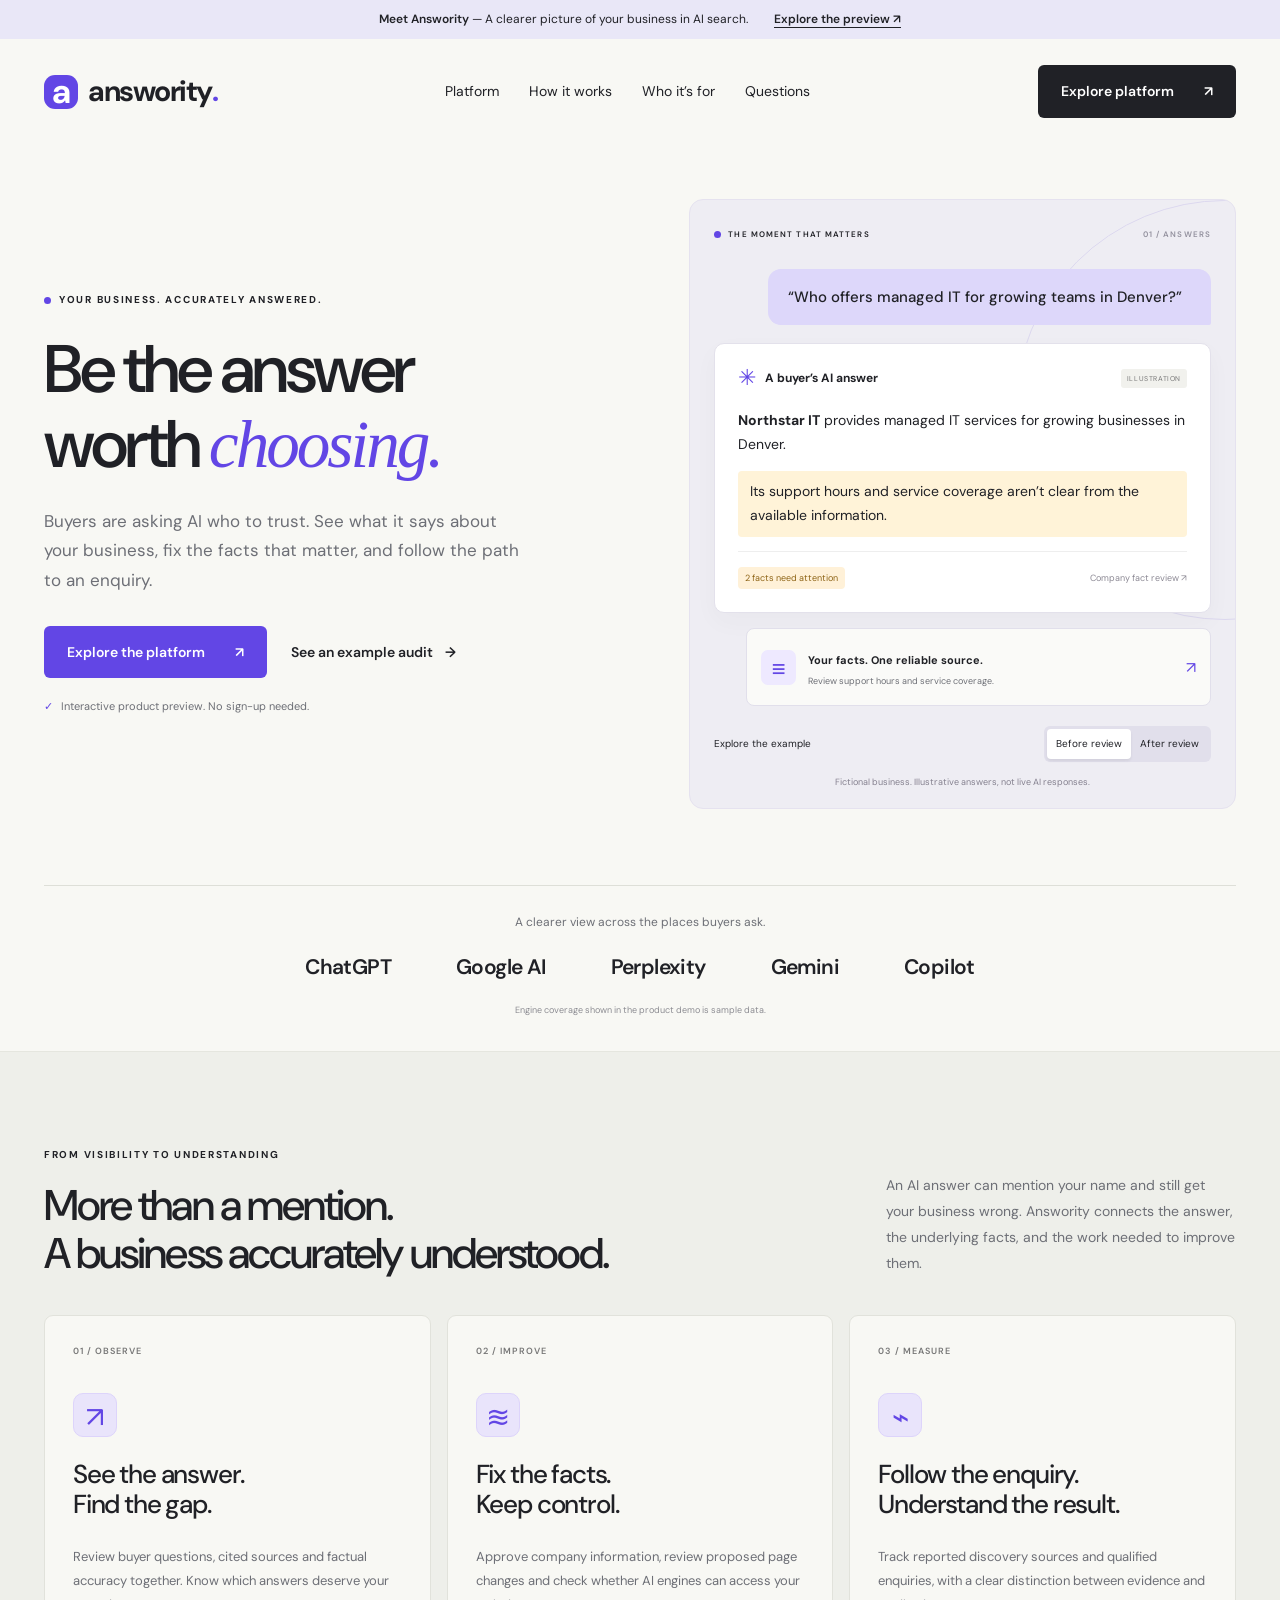
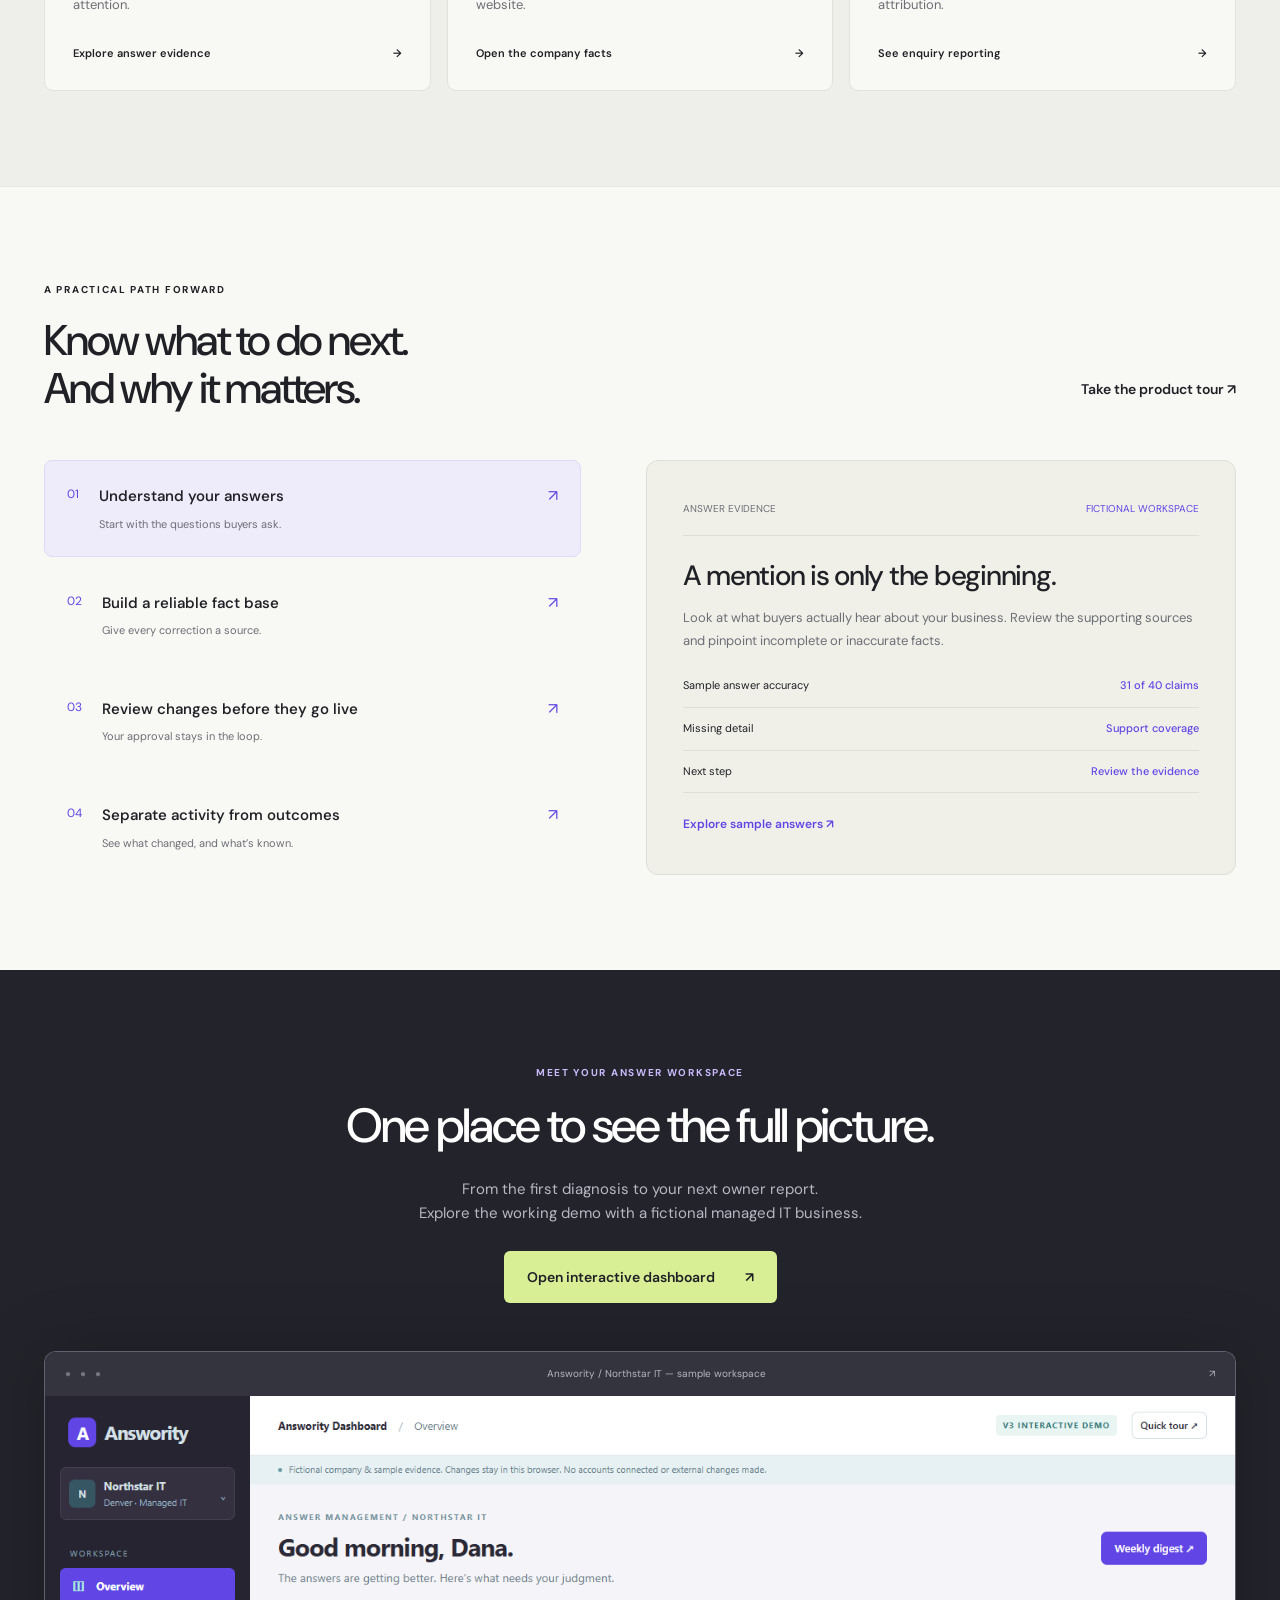
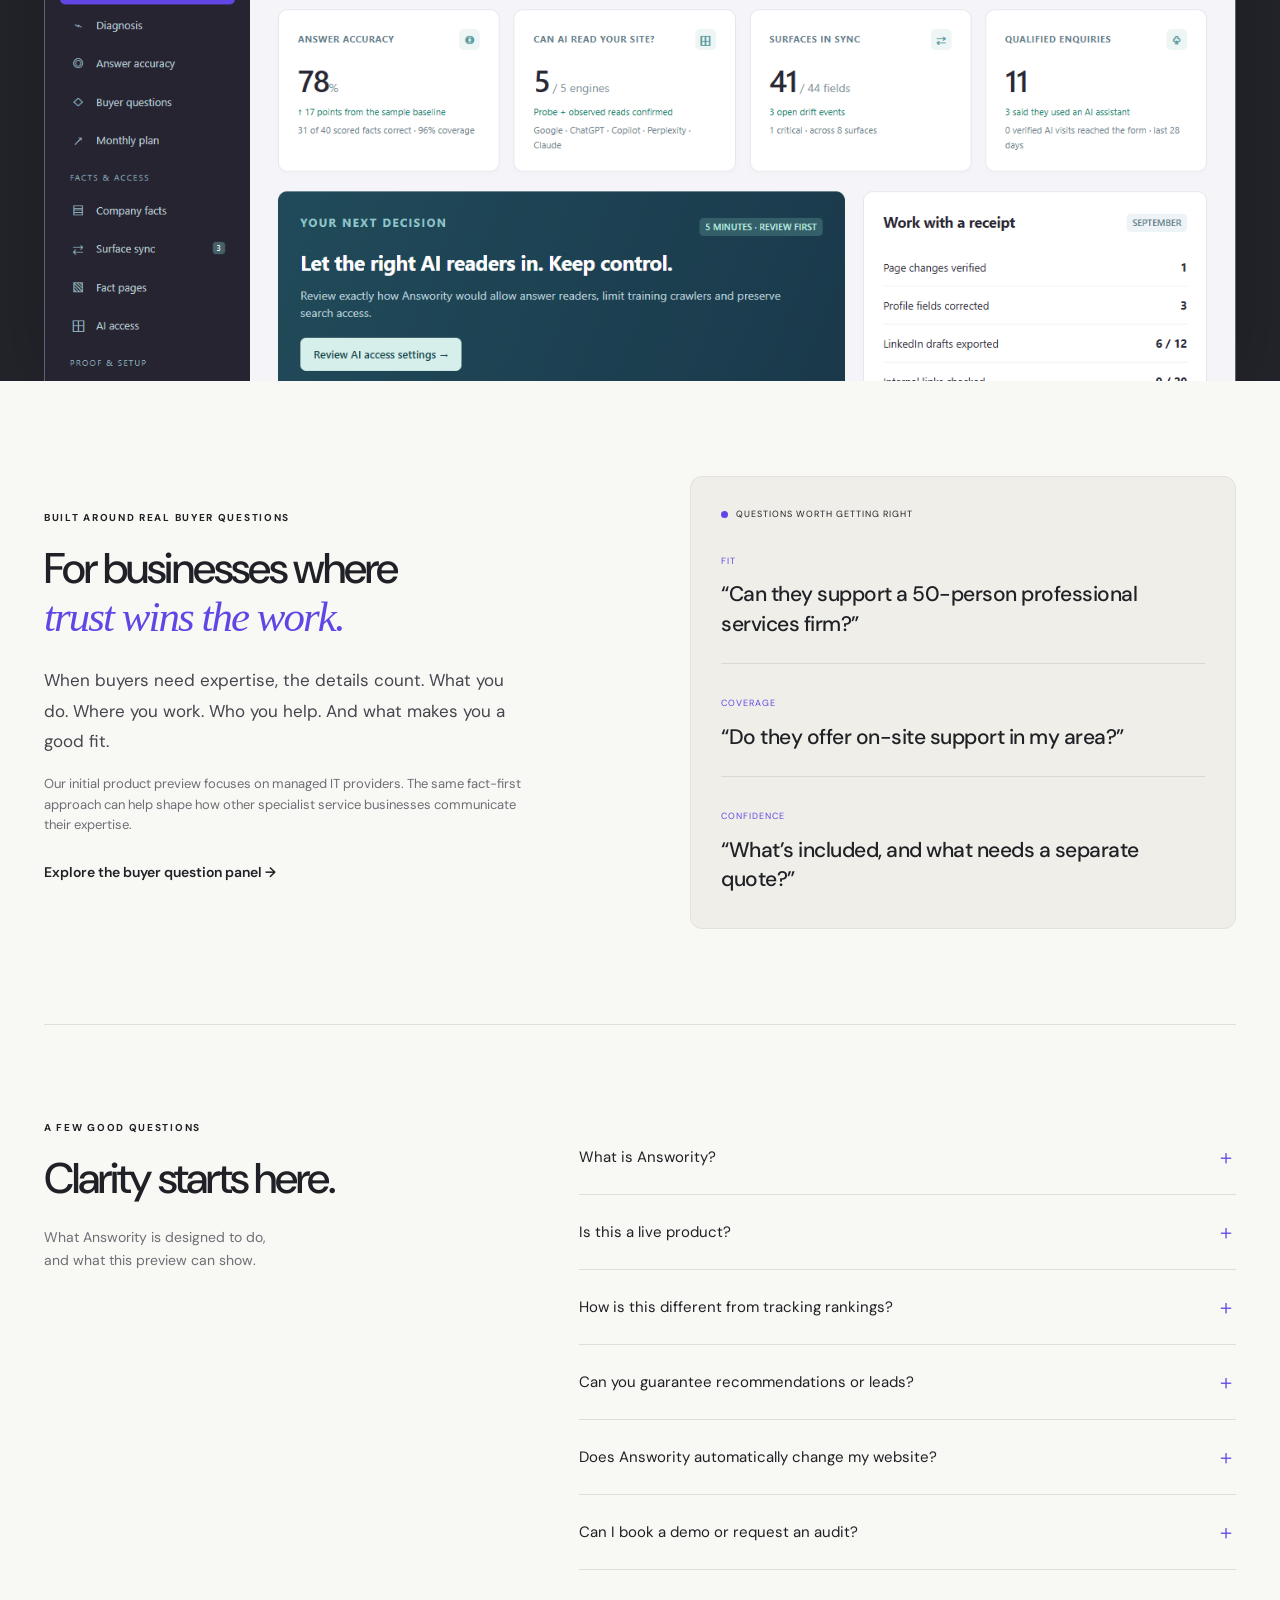
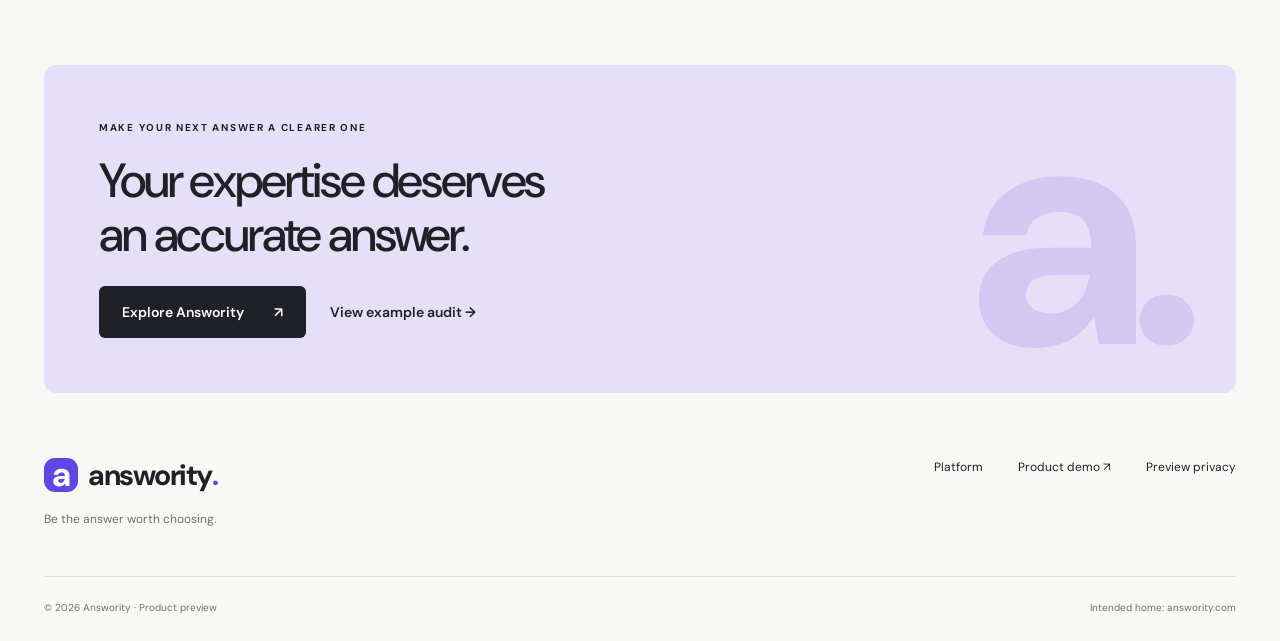
==== demo/answority/index.html @ 7f02bead "Add Answority marketing website and branded interactive preview" ====
<!doctype html>
<html lang="en">
<head><meta charset="utf-8"><meta name="viewport" content="width=device-width,initial-scale=1"><meta name="description" content="Answority helps service businesses understand AI answers, keep company facts accurate and connect visibility with enquiries. Explore the interactive product preview."><meta name="theme-color" content="#f7f7f2"><title>Answority — Be the answer worth choosing.</title><link rel="icon" href="favicon.svg" type="image/svg+xml"><link rel="stylesheet" href="styles.css"><script src="app.js" defer></script></head>
<body>
<a class="skip" href="#main">Skip to content</a>
<div class="announcement">Meet Answority <span>— A clearer picture of your business in AI search.</span><a href="dashboard/index.html">Explore the preview ↗</a></div>
<header class="header wrap"><a href="index.html" class="brand" aria-label="Answority home"><span class="brand-mark">a</span>answority<span class="brand-dot">.</span></a><button class="menu" aria-expanded="false" aria-controls="navigation">Menu <span>＋</span></button><nav id="navigation" aria-label="Main navigation"><a href="#platform">Platform</a><a href="#workflow">How it works</a><a href="#businesses">Who it’s for</a><a href="#faq">Questions</a></nav><a class="button dark header-cta" href="dashboard/index.html">Explore platform <span>↗</span></a></header>
<main id="main">
<section class="hero wrap"><div class="hero-copy"><div class="eyebrow"><span class="dot"></span> YOUR BUSINESS. ACCURATELY ANSWERED.</div><h1>Be the answer<br>worth <em>choosing.</em></h1><p>Buyers are asking AI who to trust. See what it says about your business, fix the facts that matter, and follow the path to an enquiry.</p><div class="actions"><a class="button purple" href="dashboard/index.html">Explore the platform <span>↗</span></a><button class="text-button" data-audit>See an example audit <span>→</span></button></div><div class="hero-note"><span class="mini-check">✓</span> Interactive product preview. No sign-up needed.</div></div>
<div class="answer-stage"><div class="stage-label"><span class="dot"></span> THE MOMENT THAT MATTERS <span>01 / ANSWERS</span></div><div class="question-bubble">“Who offers managed IT for growing teams in Denver?”</div><div class="answer-card"><div class="answer-heading"><span class="spark">✳</span><strong>A buyer’s AI answer</strong><span class="sample-tag">ILLUSTRATION</span></div><p><strong>Northstar IT</strong> provides managed IT services for growing businesses in Denver.</p><p id="answer-detail" class="answer-detail">Its support hours and service coverage aren’t clear from the available information.</p><div class="answer-evidence"><span id="answer-status" class="status orange">2 facts need attention</span><span class="source">Company fact review ↗</span></div></div><div class="fact-card"><div class="fact-icon">≡</div><div><strong id="fact-title">Your facts. One reliable source.</strong><p id="fact-description">Review support hours and service coverage.</p></div><span class="fact-arrow">↗</span></div><div class="answer-control"><span>Explore the example</span><div class="segmented" role="group" aria-label="Illustrative answer state"><button class="active" data-answer="before" aria-pressed="true">Before review</button><button data-answer="after" aria-pressed="false">After review</button></div></div><p class="sample-note">Fictional business. Illustrative answers, not live AI responses.</p><div class="stage-orbit" aria-hidden="true"></div></div></section>
<section class="engine-strip wrap"><p>A clearer view across the places buyers ask.</p><div><span>ChatGPT</span><span>Google AI</span><span>Perplexity</span><span>Gemini</span><span>Copilot</span></div><small>Engine coverage shown in the product demo is sample data.</small></section>
<section id="platform" class="platform section"><div class="wrap"><div class="section-heading"><div><div class="eyebrow">FROM VISIBILITY TO UNDERSTANDING</div><h2>More than a mention.<br>A business accurately understood.</h2></div><p>An AI answer can mention your name and still get your business wrong. Answority connects the answer, the underlying facts, and the work needed to improve them.</p></div><div class="pillars"><article><span class="card-number">01 / OBSERVE</span><div class="pillar-icon">↗</div><h3>See the answer.<br>Find the gap.</h3><p>Review buyer questions, cited sources and factual accuracy together. Know which answers deserve your attention.</p><a href="dashboard/index.html#answers">Explore answer evidence <span>→</span></a></article><article><span class="card-number">02 / IMPROVE</span><div class="pillar-icon">≋</div><h3>Fix the facts.<br>Keep control.</h3><p>Approve company information, review proposed page changes and check whether AI engines can access your website.</p><a href="dashboard/index.html#facts">Open the company facts <span>→</span></a></article><article><span class="card-number">03 / MEASURE</span><div class="pillar-icon">⌁</div><h3>Follow the enquiry.<br>Understand the result.</h3><p>Track reported discovery sources and qualified enquiries, with a clear distinction between evidence and attribution.</p><a href="dashboard/index.html#enquiries">See enquiry reporting <span>→</span></a></article></div></div></section>
<section id="workflow" class="workflow section wrap"><div class="section-heading"><div><div class="eyebrow">A PRACTICAL PATH FORWARD</div><h2>Know what to do next.<br>And why it matters.</h2></div><a href="dashboard/index.html#plan" class="text-button">Take the product tour ↗</a></div><div class="workflow-layout"><div class="steps" role="tablist" aria-label="Platform workflow" aria-orientation="vertical"><button id="tab-observe" role="tab" aria-selected="true" aria-controls="workflow-panel" data-step="observe"><span>01</span><div><strong>Understand your answers</strong><small>Start with the questions buyers ask.</small></div><b>↗</b></button><button id="tab-correct" role="tab" aria-selected="false" aria-controls="workflow-panel" tabindex="-1" data-step="correct"><span>02</span><div><strong>Build a reliable fact base</strong><small>Give every correction a source.</small></div><b>↗</b></button><button id="tab-publish" role="tab" aria-selected="false" aria-controls="workflow-panel" tabindex="-1" data-step="publish"><span>03</span><div><strong>Review changes before they go live</strong><small>Your approval stays in the loop.</small></div><b>↗</b></button><button id="tab-measure" role="tab" aria-selected="false" aria-controls="workflow-panel" tabindex="-1" data-step="measure"><span>04</span><div><strong>Separate activity from outcomes</strong><small>See what changed, and what’s known.</small></div><b>↗</b></button></div><div id="workflow-panel" class="workflow-panel" role="tabpanel" aria-labelledby="tab-observe" tabindex="0"></div></div></section>
<section class="product-section section"><div class="wrap"><div class="product-intro"><div class="eyebrow">MEET YOUR ANSWER WORKSPACE</div><h2>One place to see the full picture.</h2><p>From the first diagnosis to your next owner report.<br>Explore the working demo with a fictional managed IT business.</p><a href="dashboard/index.html" class="button lime">Open interactive dashboard <span>↗</span></a></div><a class="product-image" href="dashboard/index.html" aria-label="Open the Answority dashboard demo"><div class="browser-bar"><span>● ● ●</span><span>Answority / Northstar IT — sample workspace</span><span>↗</span></div><img src="assets/dashboard.png" alt="Answority dashboard showing sample answer accuracy, company facts, recommended work and enquiries." width="1440" height="960" loading="lazy"></a></div></section>
<section id="businesses" class="businesses section wrap"><div><div class="eyebrow">BUILT AROUND REAL BUYER QUESTIONS</div><h2>For businesses where<br><em>trust wins the work.</em></h2><p class="large-copy">When buyers need expertise, the details count. What you do. Where you work. Who you help. And what makes you a good fit.</p><p>Our initial product preview focuses on managed IT providers. The same fact-first approach can help shape how other specialist service businesses communicate their expertise.</p><a class="text-button" href="dashboard/index.html#questions">Explore the buyer question panel →</a></div><div class="buyer-questions"><div class="buyer-label"><span class="dot"></span> QUESTIONS WORTH GETTING RIGHT</div><article><span>FIT</span><h3>“Can they support a 50-person professional services firm?”</h3></article><article><span>COVERAGE</span><h3>“Do they offer on-site support in my area?”</h3></article><article><span>CONFIDENCE</span><h3>“What’s included, and what needs a separate quote?”</h3></article></div></section>
<section id="faq" class="faq section wrap"><div><div class="eyebrow">A FEW GOOD QUESTIONS</div><h2>Clarity starts here.</h2><p>What Answority is designed to do,<br>and what this preview can show.</p></div><div class="faq-list"><details><summary>What is Answority?<span>＋</span></summary><p>Answority is a product concept for managing how a service business is understood in AI-generated answers. The preview brings together answer evidence, approved company facts, website access checks, proposed improvements and enquiry reporting.</p></details><details><summary>Is this a live product?<span>＋</span></summary><p>This website and dashboard are interactive previews. Northstar IT, its metrics and all answer evidence are fictional. No AI engines, websites or CRM accounts are connected. Dashboard edits remain in your browser.</p></details><details><summary>How is this different from tracking rankings?<span>＋</span></summary><p>The focus extends beyond whether your name appears. The demo shows whether an answer describes your services accurately, which sources support it, what needs correcting and what enquiry evidence is available.</p></details><details><summary>Can you guarantee recommendations or leads?<span>＋</span></summary><p>No. AI engines decide what to include in their answers. Accurate facts and accessible pages are useful inputs, but they do not guarantee inclusion, rankings or enquiries. The reporting is designed to make those limits visible.</p></details><details><summary>Does Answority automatically change my website?<span>＋</span></summary><p>The proposed workflow requires review and approval for changes. This preview simulates approvals and publishing without changing any external website.</p></details><details><summary>Can I book a demo or request an audit?<span>＋</span></summary><p>For now, you can explore the interactive dashboard or open the example audit on this page. Booking and live audits are not enabled. No contact details are collected.</p></details></div></section>
<section class="closing wrap"><div class="eyebrow">MAKE YOUR NEXT ANSWER A CLEARER ONE</div><h2>Your expertise deserves<br>an accurate answer.</h2><div class="actions"><a href="dashboard/index.html" class="button dark">Explore Answority <span>↗</span></a><button class="text-button" data-audit>View example audit →</button></div><div class="closing-symbol" aria-hidden="true">a.</div></section>
</main><footer class="footer wrap"><div><a class="brand" href="index.html"><span class="brand-mark">a</span>answority<span class="brand-dot">.</span></a><p>Be the answer worth choosing.</p></div><div class="footer-links"><a href="#platform">Platform</a><a href="dashboard/index.html">Product demo ↗</a><button data-privacy>Preview privacy</button></div><div class="footer-bottom"><span>© 2026 Answority · Product preview</span><span>Intended home: answority.com</span></div></footer>
<dialog id="preview-dialog" aria-labelledby="dialog-title"><div class="dialog-top"><span class="eyebrow">ANSWORITY / PREVIEW</span><button class="close-dialog" aria-label="Close dialog">×</button></div><div id="dialog-content"></div></dialog>
</body></html>
---- demo/answority/styles.css ----
@import url('https://fonts.googleapis.com/css2?family=DM+Sans:wght@400;450;500;550;600;650;700&display=swap');
:root{--ink:#202126;--muted:#6d6f76;--paper:#f8f8f4;--purple:#6246e5;--line:#dedfd8;--lime:#d8ef96}*{box-sizing:border-box}html{scroll-behavior:smooth;scroll-padding-top:30px}body{margin:0;background:var(--paper);color:var(--ink);font:16px/1.6 'DM Sans',Arial,sans-serif}button,a{-webkit-tap-highlight-color:transparent}button{font:inherit;cursor:pointer}a{color:inherit;text-decoration:none}button:focus-visible,a:focus-visible,summary:focus-visible,[tabindex]:focus-visible{outline:3px solid var(--purple);outline-offset:5px}button{color:inherit}h1,h2,h3,p{margin-top:0}h1,h2,h3{line-height:1.12;letter-spacing:-.045em}h1{font-size:clamp(48px,5.25vw,78px);font-weight:550;margin:24px 0}h2{font-size:clamp(34px,3.35vw,48px);font-weight:500;margin:18px 0 24px}h3{font-size:26px;font-weight:500}em{font-family:Georgia,serif;font-weight:400;color:var(--purple)}.wrap{width:min(1240px,calc(100% - 88px));margin:auto}.skip{position:absolute;top:-100px;background:white;padding:12px;z-index:10}.skip:focus{top:5px}.announcement{background:#e9e7f7;text-align:center;font-size:12px;padding:10px 18px;font-weight:600}.announcement span{font-weight:400}.announcement a{margin-left:26px;text-decoration:underline;text-underline-offset:4px}.header{display:flex;align-items:center;justify-content:space-between;height:105px;gap:24px}.brand{display:inline-flex;align-items:center;font-size:29px;letter-spacing:-1.5px;font-weight:700;line-height:1}.brand-mark{display:grid;place-items:center;background:var(--purple);color:white;border-radius:11px;width:34px;height:34px;margin-right:10px;font-size:34px;line-height:1;padding-bottom:5px}.brand-dot{color:var(--purple)}nav{display:flex;gap:30px;font-size:14px}nav a:hover,.text-button:hover{color:var(--purple)}.button{display:inline-flex;align-items:center;justify-content:center;gap:30px;padding:15px 23px;border:0;border-radius:6px;font-size:14px;font-weight:600;transition:transform .2s,box-shadow .2s}.button:hover{transform:translateY(-2px);box-shadow:0 6px 16px #2222}.dark{background:var(--ink);color:white}.purple{background:var(--purple);color:white}.lime{background:var(--lime);color:var(--ink)}.text-button{display:inline-flex;gap:12px;align-items:center;font-size:14px;font-weight:600;background:none;border:0;padding:12px 0}.menu{display:none}.hero{display:grid;grid-template-columns:1.08fr 1fr;align-items:center;gap:55px;padding-top:55px;padding-bottom:76px}.eyebrow{font-size:10px;font-weight:700;letter-spacing:1.7px;display:flex;align-items:center;gap:8px}.dot{width:7px;height:7px;border-radius:50%;background:var(--purple);display:inline-block;flex-shrink:0}.hero-copy>p{max-width:480px;color:var(--muted);font-size:17px;line-height:1.75;margin-bottom:30px}.actions{display:flex;gap:24px;align-items:center;flex-wrap:wrap}.hero-note{margin-top:20px;font-size:11px;color:var(--muted)}.mini-check{color:var(--purple);margin-right:5px}.answer-stage{background:#eeedf3;position:relative;border:1px solid #e5e2ef;border-radius:14px;padding:28px 24px 18px;min-width:0;overflow:hidden}.stage-label{display:flex;gap:7px;align-items:center;font-size:8px;letter-spacing:1.1px;font-weight:600;position:relative;z-index:1}.stage-label>span:last-child{margin-left:auto;color:#93919e;font-size:8px}.question-bubble{position:relative;z-index:1;background:#ddd7fa;border-radius:13px 13px 2px 13px;margin:28px 0 18px 54px;padding:17px 20px;font-size:15px;line-height:1.5;font-weight:500}.answer-card{background:white;border:1px solid #e3e1eb;border-radius:10px;padding:23px;position:relative;z-index:1;box-shadow:0 9px 25px #37344b08}.answer-heading{display:flex;align-items:center;gap:9px;font-size:12px;margin-bottom:20px}.spark{color:var(--purple);font-size:22px;line-height:1}.sample-tag{margin-left:auto;font-size:7px;background:#f1f1ed;padding:4px 6px;border-radius:3px;color:#777;letter-spacing:.6px}.answer-card p{font-size:14px;line-height:1.7;margin-bottom:14px}.answer-detail{background:#fff3d8;padding:9px 12px;border-radius:4px;min-height:66px;transition:background .2s}.answer-detail.reviewed{background:#eef5df}.answer-evidence{display:flex;justify-content:space-between;gap:10px;align-items:center;border-top:1px solid #eee;padding-top:15px;font-size:9px}.status{border-radius:4px;padding:4px 7px;white-space:nowrap}.orange{background:#fff1d8;color:#8e6416}.green{background:#e6f2dd;color:#416b37}.source{color:#8c8994}.fact-card{display:flex;align-items:center;gap:12px;padding:17px 14px;background:#fafaf8;border-radius:8px;margin:15px 0 20px 32px;border:1px solid #e1dfeb;position:relative;z-index:1}.fact-icon{background:#eee9ff;border-radius:7px;display:grid;place-items:center;width:35px;height:35px;color:var(--purple);font-size:24px;flex-shrink:0}.fact-card strong{font-size:11px}.fact-card p{font-size:9px;margin:2px 0 0;color:var(--muted)}.fact-arrow{margin-left:auto;color:var(--purple)}.answer-control{display:flex;justify-content:space-between;align-items:center;font-size:10px;gap:8px;position:relative;z-index:1}.segmented{display:flex;padding:3px;background:#e1dfeb;border-radius:6px}.segmented button{border:0;background:transparent;border-radius:4px;font-size:10px;padding:7px 9px}.segmented .active{background:white;box-shadow:0 2px 3px #0001}.sample-note{font-size:9px;color:#85818f;text-align:center;margin:13px 0 0}.stage-orbit{position:absolute;width:420px;height:420px;border:1px solid #dcd8ef;border-radius:50%;top:0;right:-200px}.engine-strip{border-top:1px solid var(--line);padding:27px 0 34px;text-align:center}.engine-strip p{font-size:12px;color:var(--muted);margin-bottom:19px}.engine-strip>div{display:flex;justify-content:center;gap:65px;font-size:21px;letter-spacing:-.6px;font-weight:600}.engine-strip small{display:block;font-size:9px;color:#8c8c92;margin-top:18px}.section{padding-top:95px;padding-bottom:95px}.platform{background:#eeefea;border-top:1px solid #e5e6df;border-bottom:1px solid #e5e6df}.section-heading{display:flex;align-items:flex-end;justify-content:space-between;gap:50px;margin-bottom:38px}.section-heading h2{margin-bottom:0}.section-heading>p{font-size:14px;color:var(--muted);max-width:350px;margin:0;line-height:1.85}.pillars{display:grid;grid-template-columns:repeat(3,1fr);gap:16px}.pillars article{background:var(--paper);border:1px solid #e1e2db;border-radius:9px;padding:28px;display:flex;flex-direction:column}.card-number{font-size:9px;color:#777;font-weight:600;letter-spacing:1px}.pillar-icon{margin:35px 0 23px;background:#e9e4fb;color:var(--purple);border:1px solid #ddd4fb;width:44px;height:44px;display:grid;place-items:center;border-radius:10px;font-size:29px}.pillars p{font-size:13px;line-height:1.85;color:var(--muted);margin-bottom:28px}.pillars a{font-size:11px;font-weight:600;margin-top:auto;display:flex;justify-content:space-between}.workflow-layout{display:grid;grid-template-columns:1fr 1.1fr;gap:65px;align-items:stretch;margin-top:48px}.steps{display:flex;flex-direction:column;gap:10px}.steps button{display:flex;align-items:flex-start;gap:20px;text-align:left;border:1px solid transparent;border-radius:8px;padding:22px;background:transparent;width:100%}.steps button[aria-selected=true]{background:#eeebfa;border-color:#e0d9f7}.steps button>span{font-size:12px;color:var(--purple);padding-top:2px}.steps strong{font-size:15px;font-weight:550}.steps small{display:block;font-size:11px;margin-top:7px;color:var(--muted)}.steps b{margin-left:auto;font-weight:400;color:var(--purple)}.workflow-panel{border-radius:12px;background:#f0f0e9;border:1px solid var(--line);padding:36px;display:flex;flex-direction:column;justify-content:center}.panel-top{display:flex;justify-content:space-between;font-size:10px;color:var(--muted);border-bottom:1px solid #ddded5;padding-bottom:18px;margin-bottom:24px}.panel-top span:last-child{color:var(--purple)}.workflow-panel h3{font-size:28px;margin-bottom:14px}.workflow-panel>p{font-size:13px;color:var(--muted);line-height:1.8}.evidence-row{padding:12px 0;border-bottom:1px solid #dedfd6;display:flex;gap:20px;justify-content:space-between;font-size:11px}.evidence-row strong{font-weight:500;color:var(--purple);text-align:right}.workflow-panel>a{margin-top:22px;color:var(--purple);font-size:12px;font-weight:600}.product-section{background:#23232b;color:#fff;overflow:hidden;padding-bottom:0}.product-intro{text-align:center;margin-bottom:48px}.product-intro .eyebrow{justify-content:center;color:#c9bafb}.product-intro h2{font-size:48px}.product-intro p{color:#b8b8c3;font-size:15px;margin-bottom:26px}.product-image{display:block;border:1px solid #62616e;border-bottom:0;border-radius:12px 12px 0 0;overflow:hidden;box-shadow:0 0 70px #0003;max-height:630px}.browser-bar{display:flex;justify-content:space-between;background:#34343e;padding:14px 20px;color:#b6b6c3;font-size:10px}.browser-bar span:first-child{letter-spacing:3px;color:#747480}.product-image img{display:block;width:100%;height:auto}.businesses{display:grid;grid-template-columns:1fr 1fr;gap:100px;align-items:center}.businesses p{font-size:13px;color:var(--muted);max-width:480px}.businesses .large-copy{font-size:17px;line-height:1.8;color:#45464e}.buyer-questions{background:#f0eee8;border:1px solid #e5e1d8;border-radius:12px;padding:30px}.buyer-label{display:flex;align-items:center;gap:8px;font-size:9px;letter-spacing:1px}.buyer-questions article{padding:24px 0;border-bottom:1px solid #dbd8cf}.buyer-questions article:last-child{border:0;padding-bottom:4px}.buyer-questions article>span{font-size:9px;color:var(--purple);letter-spacing:1px}.buyer-questions h3{font-size:21px;line-height:1.4;letter-spacing:-.5px;margin:9px 0 0}.faq{border-top:1px solid var(--line);display:grid;grid-template-columns:1fr 1.4fr;gap:65px}.faq>div>p{font-size:14px;color:var(--muted)}details{border-bottom:1px solid var(--line)}summary{cursor:pointer;display:flex;justify-content:space-between;align-items:center;gap:24px;font-size:15px;padding:21px 0;list-style:none}summary::-webkit-details-marker{display:none}summary span{color:var(--purple);font-size:20px}details[open] summary span{transform:rotate(45deg)}details p{font-size:13px;line-height:1.85;color:var(--muted);padding-right:32px}.closing{position:relative;background:#e5e0f7;padding:55px;border-radius:12px;overflow:hidden}.closing h2{font-size:48px}.closing-symbol{position:absolute;font-size:330px;letter-spacing:-20px;line-height:1;font-weight:700;color:#d2c8f1;right:50px;top:2px;pointer-events:none}.closing .actions,.closing h2,.closing .eyebrow{position:relative;z-index:1}.footer{display:flex;flex-wrap:wrap;justify-content:space-between;padding-top:65px;padding-bottom:25px;gap:35px}.footer p{font-size:12px;color:var(--muted);margin-top:16px}.footer-links{display:flex;align-items:flex-start;gap:35px;font-size:12px}.footer-links button{border:0;background:none;font-size:12px;padding:0}.footer-bottom{width:100%;border-top:1px solid var(--line);padding-top:23px;display:flex;justify-content:space-between;font-size:10px;color:var(--muted)}dialog{border:1px solid var(--line);border-radius:16px;width:min(620px,calc(100% - 32px));padding:32px;background:var(--paper);color:var(--ink);max-height:85vh;box-shadow:0 30px 100px #0003}dialog::backdrop{background:#17152688;backdrop-filter:blur(4px)}.dialog-top{display:flex;justify-content:space-between;align-items:center;margin-bottom:20px}.close-dialog{border:0;background:#ebe8f4;border-radius:50%;font-size:25px;width:36px;height:36px}.dialog-top+h2{font-size:30px}dialog p{font-size:14px;color:var(--muted)}.audit-row{display:flex;justify-content:space-between;gap:20px;border-top:1px solid var(--line);padding:14px 0;font-size:13px}.audit-row strong{color:var(--purple)}dialog .button{margin-top:20px}
@media(min-width:1500px){.hero{padding-top:75px;padding-bottom:95px}}@media(max-width:1050px){.wrap{width:calc(100% - 48px)}nav{gap:18px}.header-cta{display:none}.hero{gap:25px}.hero-copy>p{font-size:15px}.hero .actions{gap:10px}.hero .button{padding:14px 17px}.hero .text-button{font-size:12px}.answer-stage{padding:20px 16px}.answer-control>span{display:none}.answer-control{justify-content:center}.engine-strip>div{gap:35px}.businesses{gap:45px}.workflow-layout{gap:30px}.steps button{padding:18px 12px;gap:12px}.pillars article{padding:22px}.section{padding-top:70px;padding-bottom:70px}.product-section{padding-bottom:0}.product-intro h2{font-size:40px}}@media(max-width:740px){.wrap{width:calc(100% - 36px)}.announcement{font-size:10px}.announcement span{display:none}.announcement a{margin-left:12px}.header{height:85px;position:relative}.brand{font-size:26px}.menu{display:flex;gap:14px;background:none;border:1px solid var(--line);padding:7px 11px;border-radius:5px;font-size:12px}.header nav{display:none;position:absolute;top:73px;left:0;right:0;background:var(--paper);z-index:4;border:1px solid var(--line);border-radius:8px;padding:20px;box-shadow:0 12px 30px #0001}.header nav.open{display:flex;flex-direction:column;gap:16px}.hero{grid-template-columns:1fr;padding-top:28px;padding-bottom:42px;gap:38px}h1{font-size:55px;margin:20px 0}.hero-copy>p{font-size:16px}.hero .actions{gap:20px}.hero .button{font-size:12px}.hero-note{margin-top:15px}.answer-stage{padding:24px 20px 18px}.answer-control{justify-content:space-between}.answer-control>span{display:block}.question-bubble{margin-left:35px}.engine-strip>div{gap:13px 22px;flex-wrap:wrap;font-size:17px}.engine-strip{padding-top:22px}.section{padding-top:55px;padding-bottom:55px}.section-heading{display:block;margin-bottom:30px}.section-heading>p{margin-top:24px;max-width:none}.pillars{grid-template-columns:1fr}.pillars article{padding:25px}.pillar-icon{margin:22px 0}.pillars h3 br{display:none}.pillars h3{font-size:26px;margin-bottom:16px}.pillars p{margin-bottom:22px}.workflow-layout{grid-template-columns:1fr;gap:25px;margin-top:25px}.steps button{padding:15px}.steps strong{font-size:14px}.workflow-panel{padding:26px}.product-section{padding-bottom:0}.product-intro h2{font-size:35px}.product-intro p{font-size:13px}.product-image{max-height:360px}.browser-bar{font-size:8px;padding:10px}.browser-bar span:first-child{display:none}.product-image img{width:740px;max-width:none}.businesses,.faq{grid-template-columns:1fr;gap:30px}.businesses .large-copy{font-size:16px}.buyer-questions{padding:25px}.faq h2{margin-bottom:14px}.faq .faq-list{margin-top:-10px}.closing{padding:32px 24px}.closing h2{font-size:35px}.closing .eyebrow{font-size:8px}.closing-symbol{font-size:230px;right:-15px;top:60px;opacity:.65}.closing .actions{gap:12px}.footer{padding-top:45px;gap:25px}.footer-links{gap:22px}.footer-bottom{gap:14px;flex-wrap:wrap}dialog{padding:23px}.eyebrow{font-size:9px}}
@media(prefers-reduced-motion:reduce){html{scroll-behavior:auto}*{transition:none!important}}
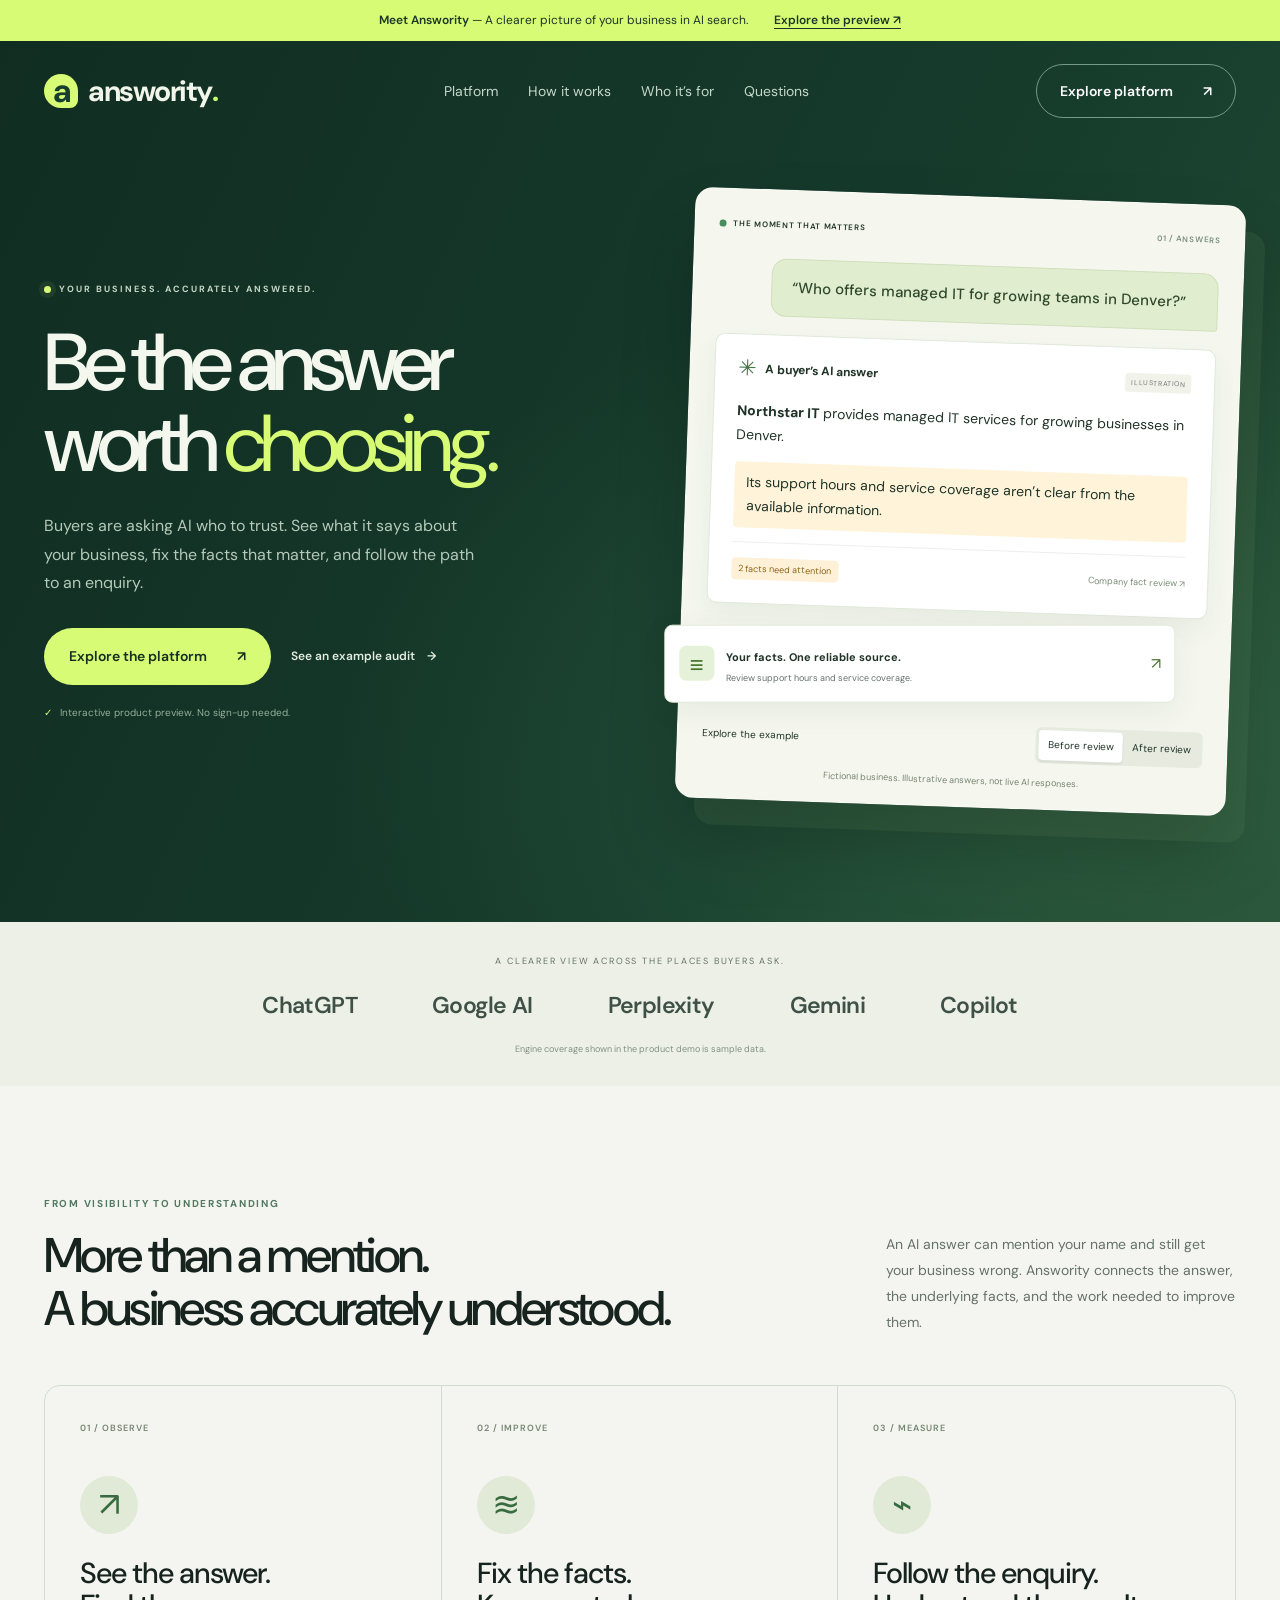
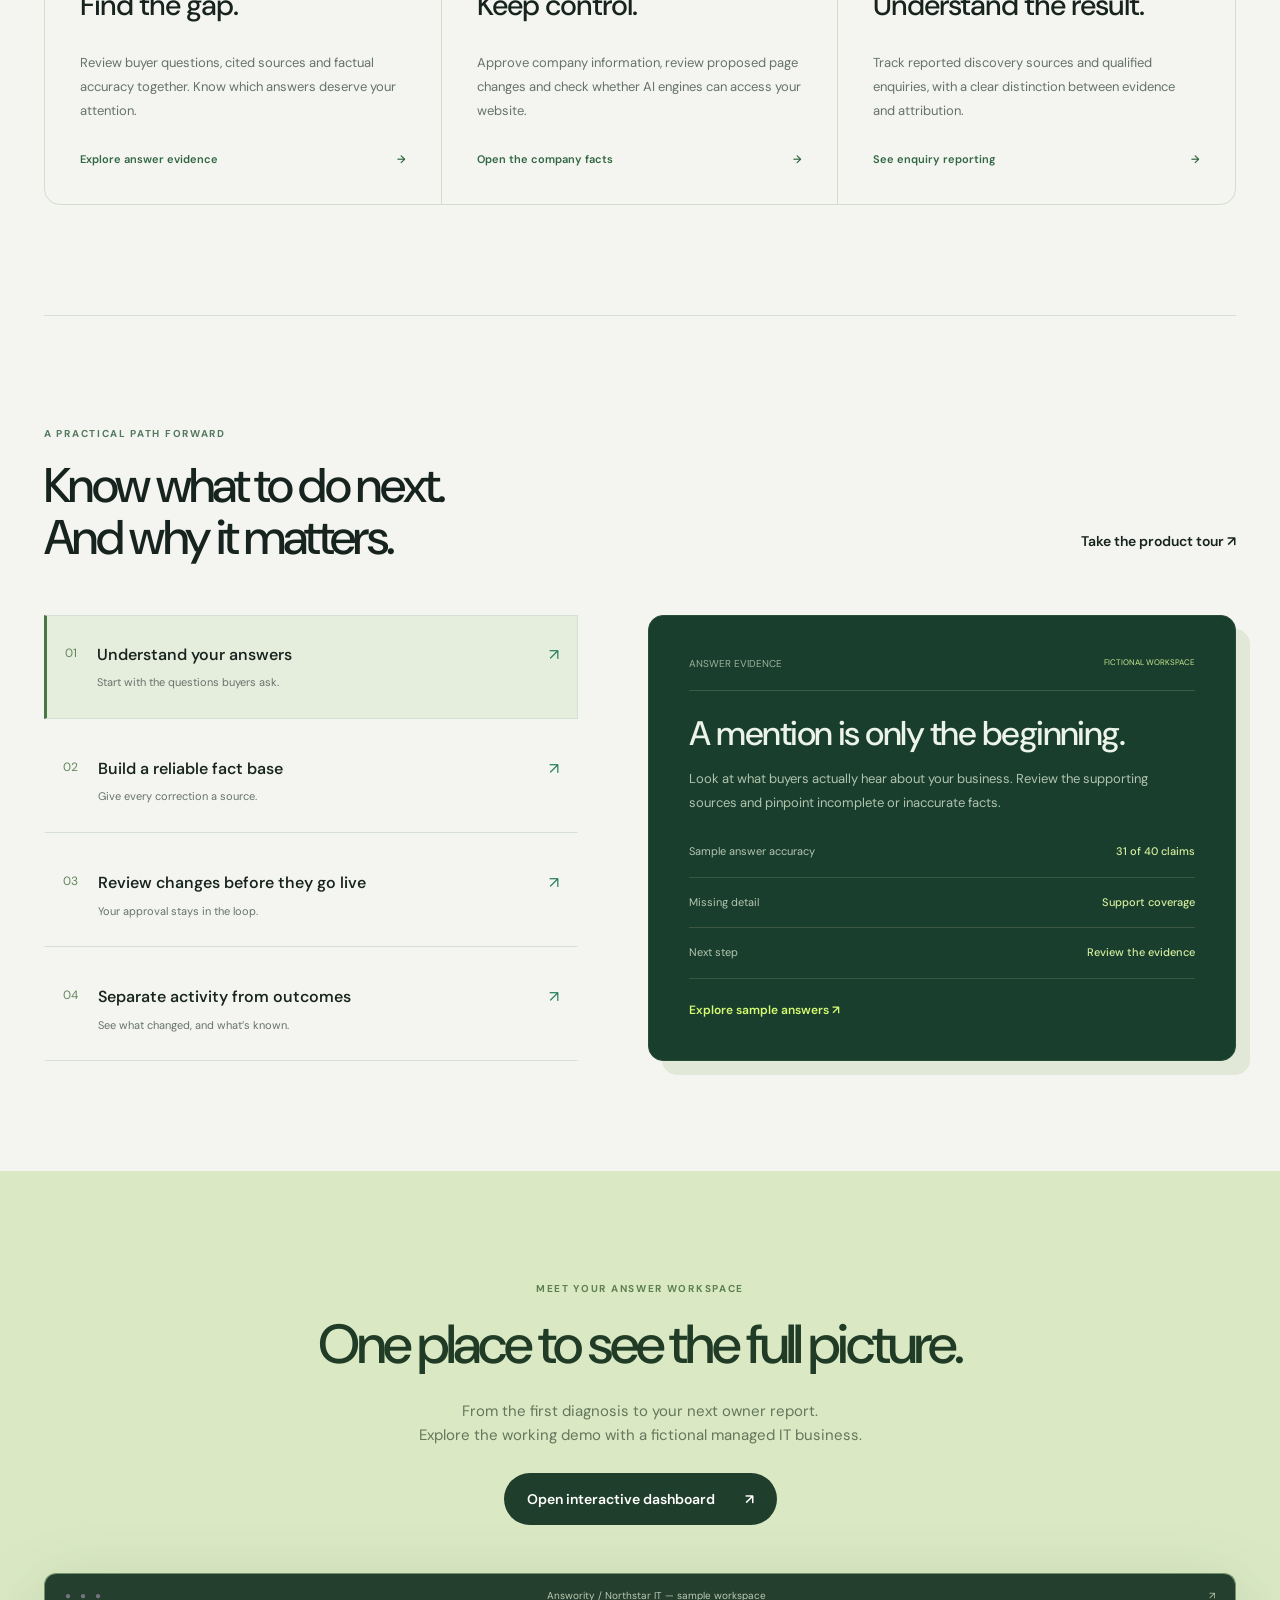
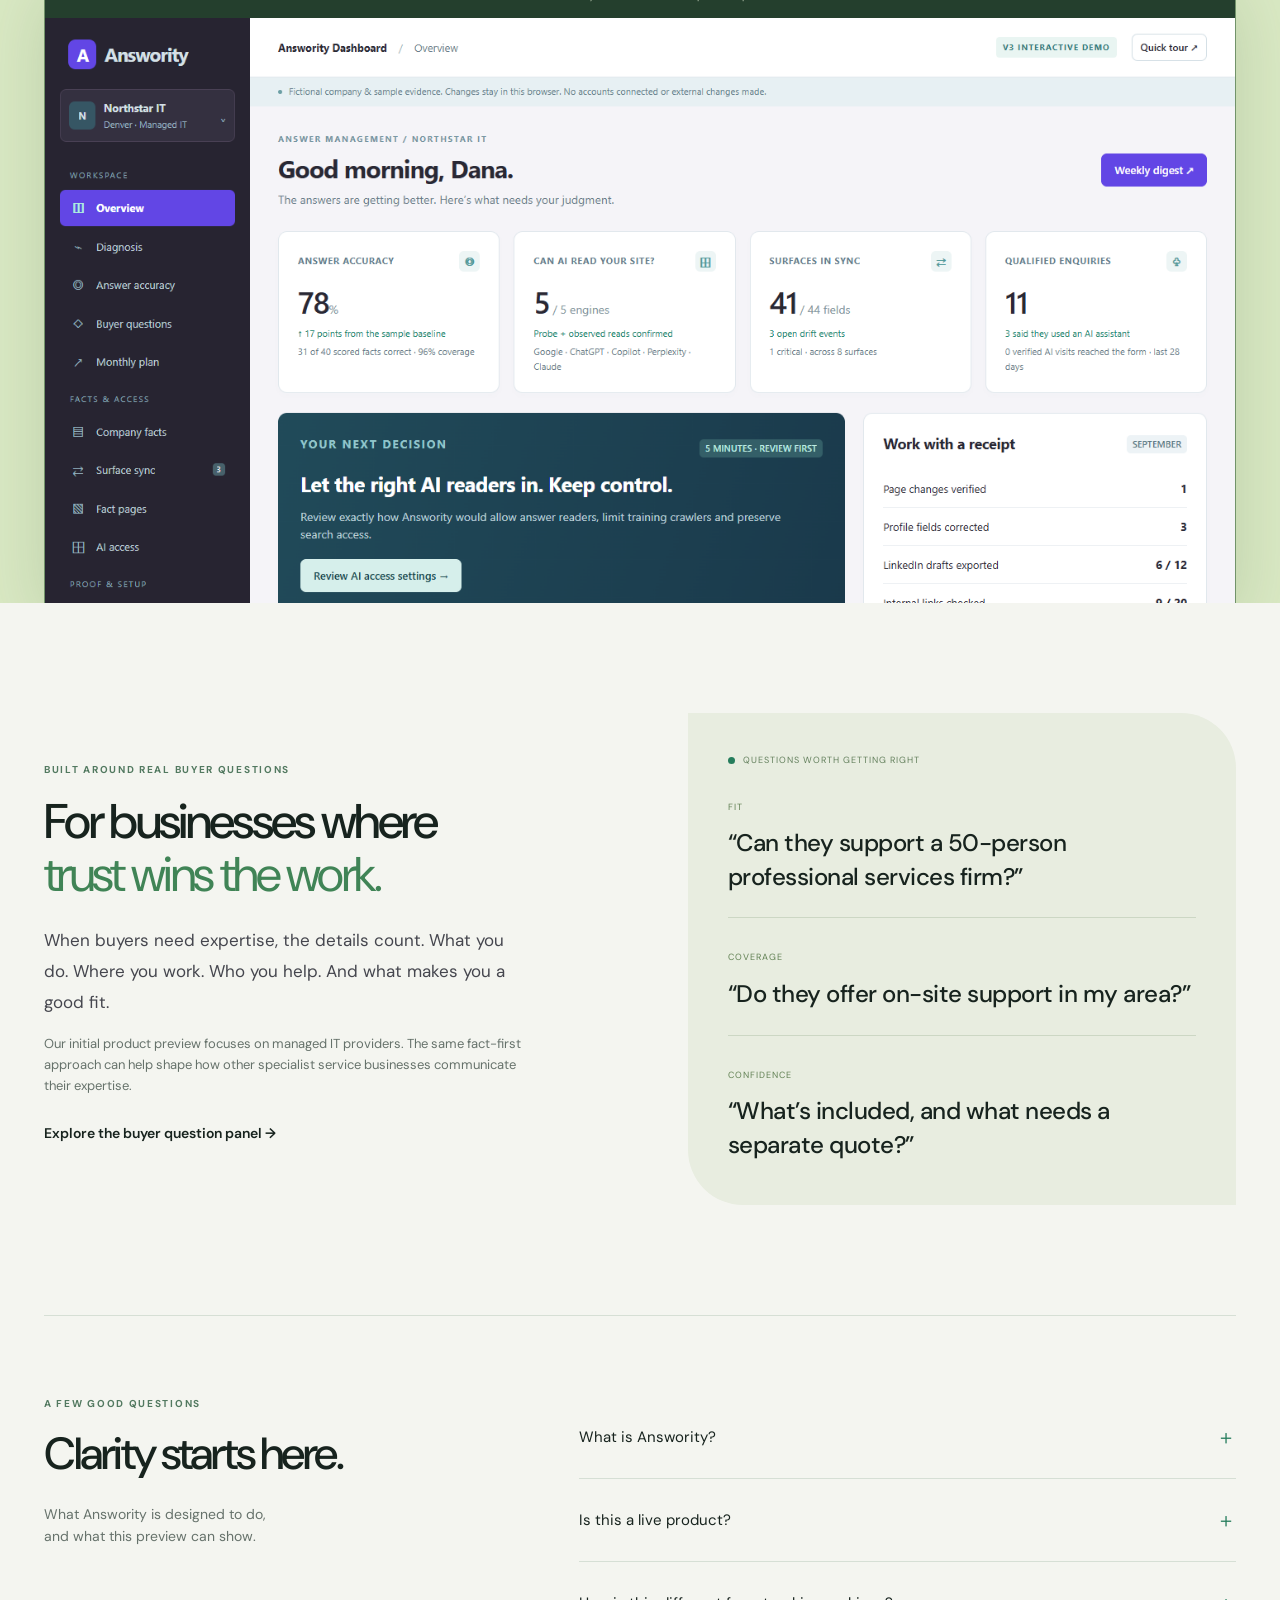
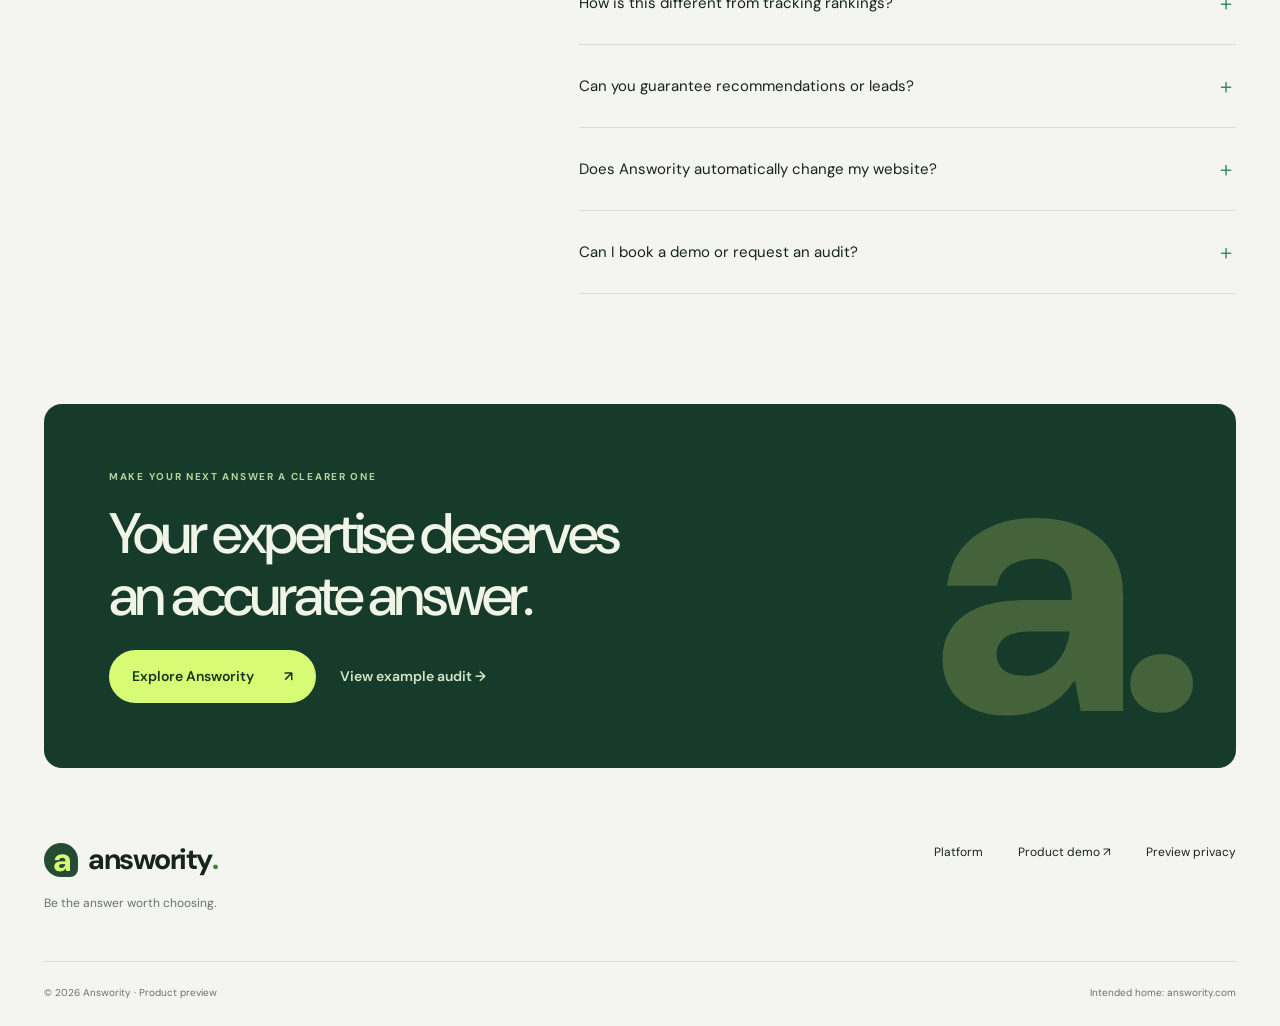
==== commit 442767cf: "Redesign Answority with forest green editorial product presentation" ====
--- a/demo/answority/index.html
+++ b/demo/answority/index.html
@@ -1,6 +1,6 @@
 <!doctype html>
 <html lang="en">
-<head><meta charset="utf-8"><meta name="viewport" content="width=device-width,initial-scale=1"><meta name="description" content="Answority helps service businesses understand AI answers, keep company facts accurate and connect visibility with enquiries. Explore the interactive product preview."><meta name="theme-color" content="#f7f7f2"><title>Answority — Be the answer worth choosing.</title><link rel="icon" href="favicon.svg" type="image/svg+xml"><link rel="stylesheet" href="styles.css"><script src="app.js" defer></script></head>
+<head><meta charset="utf-8"><meta name="viewport" content="width=device-width,initial-scale=1"><meta name="description" content="Answority helps service businesses understand AI answers, keep company facts accurate and connect visibility with enquiries. Explore the interactive product preview."><meta name="theme-color" content="#f7f7f2"><title>Answority — Be the answer worth choosing.</title><link rel="icon" href="favicon.svg" type="image/svg+xml"><link rel="stylesheet" href="styles.css"><link rel="stylesheet" href="redesign.css"><script src="app.js" defer></script></head>
 <body>
 <a class="skip" href="#main">Skip to content</a>
 <div class="announcement">Meet Answority <span>— A clearer picture of your business in AI search.</span><a href="dashboard/index.html">Explore the preview ↗</a></div>
--- a/demo/answority/redesign.css
+++ b/demo/answority/redesign.css
@@ -0,0 +1,5 @@
+/* Answority / Signal — editorial product direction */
+:root{--paper:#f4f5f0;--ink:#17231e;--muted:#66726b;--purple:#257d5c;--lime:#d7fb74;--line:#d6dfd5}body{background:var(--paper)}.announcement{background:#d7fb74;color:#1b3527;padding:11px}.header{height:100px;color:#f1f5ea;position:relative;z-index:2}.brand-mark{background:#d7fb74;color:#173d2e;border-radius:50% 50% 8px 50%;font-size:33px}.brand-dot{color:#cafa70}.header nav{color:#c5d7cb}.header nav a:hover{color:#d7fb74}.header-cta{background:transparent;border:1px solid #759a87;color:white;border-radius:30px}.hero{position:relative;color:#f3f7ed;min-height:690px;gap:70px;padding-top:55px;padding-bottom:115px}.hero:before{content:'';position:absolute;z-index:-1;top:-100px;bottom:0;left:calc((1240px - 100vw)/2);width:100vw;background:radial-gradient(ellipse at 87% 80%,#427a5266,transparent 50%),linear-gradient(115deg,#112d22,#163c2c 65%,#234c34)}h1{font-size:clamp(60px,6.3vw,91px);letter-spacing:-.075em;line-height:1.01;font-weight:500;margin:25px 0 27px}h1 em{color:#d7fb74;font-family:inherit;font-style:normal}.hero .eyebrow{font-size:9px;letter-spacing:2px;color:#c5d5c5}.hero .dot{background:#d7fb74;box-shadow:0 0 0 5px #d7fb7412}.hero-copy>p{color:#b4c9b9;max-width:445px;font-size:16px;line-height:1.8}.hero .button{background:#d7fb74;color:#152e20;border-radius:30px;padding:17px 25px}.hero .text-button{color:#e2eddf;font-size:12px}.hero-note{color:#94b09b;font-size:10px}.mini-check{color:#d7fb74}.hero .actions{gap:20px}.answer-stage{background:#f5f7ee;border:1px solid #ffffff55;padding:28px 24px 18px;transform:rotate(2deg);border-radius:18px;color:#203327;box-shadow:20px 26px 0 #88b67718,0 40px 70px #0003;overflow:visible}.answer-stage>*{position:relative;z-index:1}.stage-label{font-size:8px;letter-spacing:.7px}.stage-label>.dot{background:#4a8c5d;box-shadow:none}.stage-label>span:last-child{color:#7b8e7f}.question-bubble{background:#e0edcf;border:1px solid #d0dfbd;color:#30492a;border-radius:15px 15px 3px 15px;margin-top:27px}.answer-card{border-color:#e1e8db;box-shadow:0 12px 24px #234a2910}.spark{color:#427849}.answer-detail{background:#fff4d9}.fact-card{margin-left:-40px;margin-right:30px;background:white;border-color:#e3e9dc;box-shadow:0 8px 30px #173c2212;transform:rotate(-2deg)}.fact-icon{background:#e6f1d9;color:#477531}.fact-arrow{color:#477531}.segmented{background:#e6eadf}.sample-note{color:#788472}.stage-orbit{display:none}.engine-strip{background:#edf0e7;width:100%;max-width:none;border:0;padding:32px 24px 30px}.engine-strip p{text-transform:uppercase;letter-spacing:1.8px;font-size:9px}.engine-strip>div{font-size:23px;gap:75px;color:#3f5147}.engine-strip small{font-size:9px;color:#829084}.section{padding-top:110px;padding-bottom:110px}h2{letter-spacing:-.055em;font-size:clamp(36px,3.8vw,54px);line-height:1.08}h2 em{font-family:inherit;font-style:normal;color:#408456}.eyebrow{color:#527960;letter-spacing:1.7px}.section-heading{margin-bottom:50px}.section-heading>p{font-size:14px}.platform{background:#f4f5f0;border-bottom:0;border-top:0}.pillars{gap:0;border:1px solid #d2ddcf;border-radius:16px;overflow:hidden}.pillars article{border:0;border-right:1px solid #d2ddcf;border-radius:0;padding:35px;background:transparent;transition:background .2s}.pillars article:last-child{border-right:0}.pillars article:hover{background:#e9eedd}.card-number{font-size:9px;color:#758571}.pillar-icon{margin-top:40px;background:#e1ead6;color:#386b3f;border:0;border-radius:50%;width:58px;height:58px;font-size:34px}.pillars h3{font-size:29px;letter-spacing:-1px}.pillars a{color:#316642}.workflow{border-top:1px solid #d6dfd5}.workflow-layout{gap:70px}.steps button{border-radius:0;border-bottom:1px solid #d6dfd5;padding:26px 18px}.steps button[aria-selected=true]{background:#e5eddd;border-color:#d6dfd5;border-left:3px solid #487745}.steps button>span{color:#62875b}.steps strong{font-size:16px}.workflow-panel{background:#193e2d;border:1px solid #294e37;color:#ecf3e8;border-radius:15px;box-shadow:14px 14px 0 #e1e8d8;padding:40px}.panel-top{border-color:#3d5a44;color:#9db19e}.panel-top span:last-child{color:#cbe890;font-size:8px}.workflow-panel>p{color:#b2c4ad}.workflow-panel h3{font-size:34px}.evidence-row{border-color:#3b5641;color:#b6c6b0;padding:16px 0}.evidence-row strong{color:#d5ed9e}.workflow-panel>a{color:#d7fb74}.product-section{background:#dae9c4;color:#203c27;padding-bottom:0;position:relative}.product-intro .eyebrow{color:#5e8050}.product-intro h2{font-size:55px}.product-intro p{color:#63775c}.product-intro .button{background:#203e2c;color:white;border-radius:30px}.product-image{border-color:#72936a;box-shadow:0 20px 70px #38603530;max-height:630px}.browser-bar{background:#243f2d;color:#bccab3}.businesses{gap:95px}.buyer-questions{background:#e8ede0;border:0;border-radius:0 55px 0 55px;padding:40px}.buyer-questions article{border-color:#ccd7c4}.buyer-questions h3{font-size:24px}.buyer-label{font-size:9px;color:#64805d}.buyer-questions article>span{color:#618153}.faq{padding-top:80px}.faq h2{font-size:45px}.faq-list summary{padding:25px 0}.closing{background:#163b2b;color:#f0f5e8;border-radius:18px;padding:65px;isolation:isolate}.closing .eyebrow{color:#b5d49b}.closing h2{font-size:57px}.closing .dark{background:#d7fb74;color:#183522;border-radius:30px}.closing .text-button{color:#d6e5c8}.closing-symbol{color:#44633b;font-size:380px;top:-12px}.footer{padding-top:75px}.footer .brand-mark{background:#254c33;color:#d7fb74}.footer .brand-dot{color:#507942}.footer-links{flex-wrap:wrap}.close-dialog{background:#e4edda}.button:hover{box-shadow:0 8px 25px #102a2325}.sample-tag{background:#f1f3ea}.source{color:#788b75}dialog{background:#f4f5f0}.audit-row strong{color:#35704c}
+@media(max-width:1328px){.hero:before{left:-44px}.hero{gap:45px}}
+@media(max-width:1050px){.hero:before{left:-24px}.hero{gap:32px;min-height:610px}h1{font-size:68px}.hero .actions{gap:8px}.hero .button{padding:14px 18px;font-size:12px}.hero .text-button{font-size:11px}.answer-stage{padding:23px 18px}.stage-label>span:last-child{display:none}.fact-card{margin-left:-22px;margin-right:6px}.engine-strip>div{gap:36px}.pillars article{padding:25px}.section{padding-top:80px;padding-bottom:80px}.product-section{padding-bottom:0}.workflow-layout{gap:30px}.workflow-panel{padding:28px}.businesses{gap:40px}}
+@media(max-width:740px){.header{height:82px}.header .menu{color:#d6e6cc;border-color:#66806c}.header nav{background:#173c2c;border-color:#66806c;top:72px}.hero{padding-top:30px;padding-bottom:70px;gap:52px;min-height:0}.hero:before{left:-18px;top:-82px}h1{font-size:64px;letter-spacing:-.065em}.hero-copy>p{font-size:15px;max-width:360px}.hero .actions{gap:20px}.hero .button{padding:15px 20px}.hero .eyebrow{font-size:8px;letter-spacing:1.5px}.answer-stage{margin:0 8px;transform:rotate(1deg);padding:22px 18px 17px;box-shadow:9px 12px 0 #88b67718,0 25px 40px #0002}.fact-card{margin-left:-16px;margin-right:2px}.answer-control>span{font-size:9px}.segmented button{font-size:9px}.engine-strip{padding:27px 20px}.engine-strip>div{font-size:18px;gap:13px 25px}.section{padding-top:62px;padding-bottom:62px}.pillars{border:0;gap:15px}.pillars article{border:1px solid #d2ddcf!important;border-radius:12px;background:#edf1e6;padding:27px}.pillar-icon{margin-top:25px}.pillars h3{font-size:29px}.section-heading{margin-bottom:32px}.workflow-layout{gap:30px}.steps button{padding:20px 14px}.workflow-panel{box-shadow:7px 7px 0 #e1e8d8}.workflow-panel h3{font-size:30px}.product-section{padding-bottom:0}.product-intro h2{font-size:38px}.product-intro p{font-size:13px}.buyer-questions{padding:28px;border-radius:0 32px 0 32px}.buyer-questions h3{font-size:23px}.faq h2{font-size:36px}.closing{padding:36px 25px}.closing h2{font-size:38px}.closing-symbol{font-size:255px;right:0;top:64px;opacity:.5}.closing .eyebrow{font-size:8px}.footer{padding-top:50px}.footer-links{gap:18px}.product-image{max-height:350px}}
